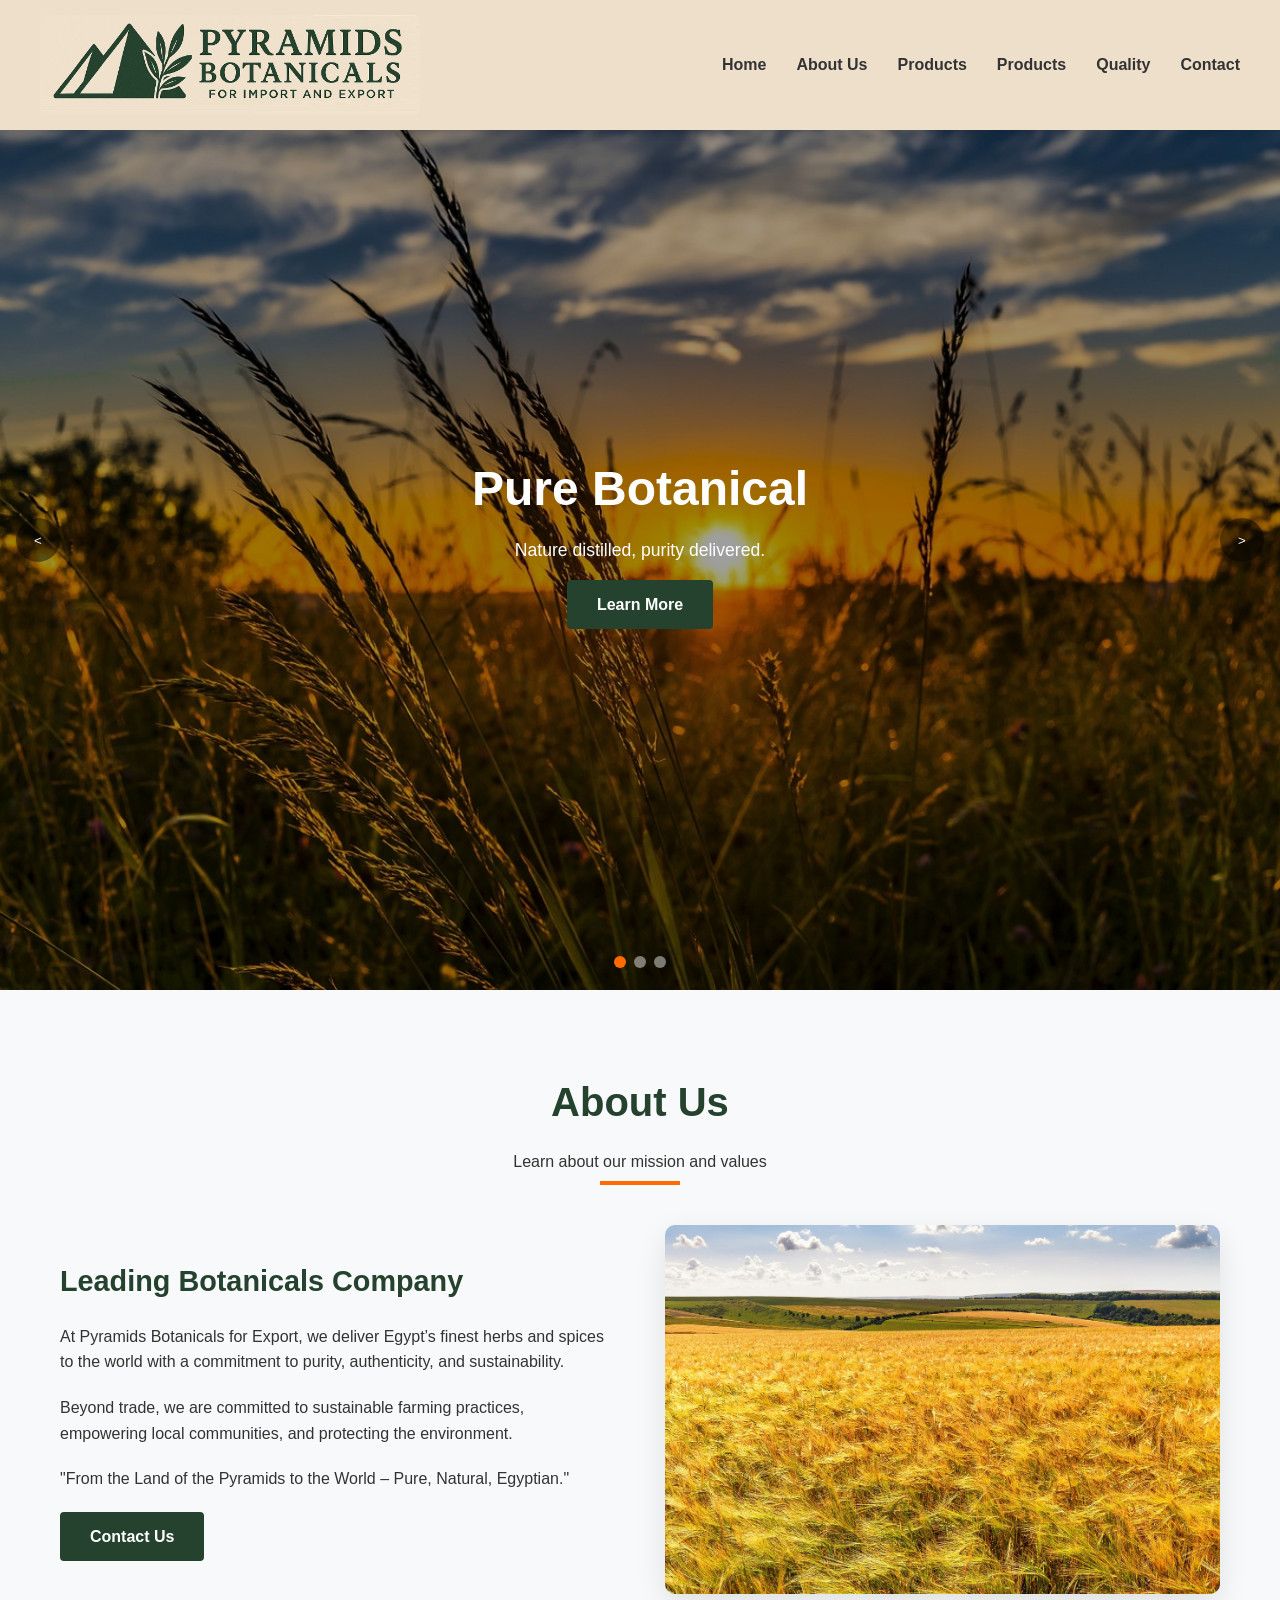
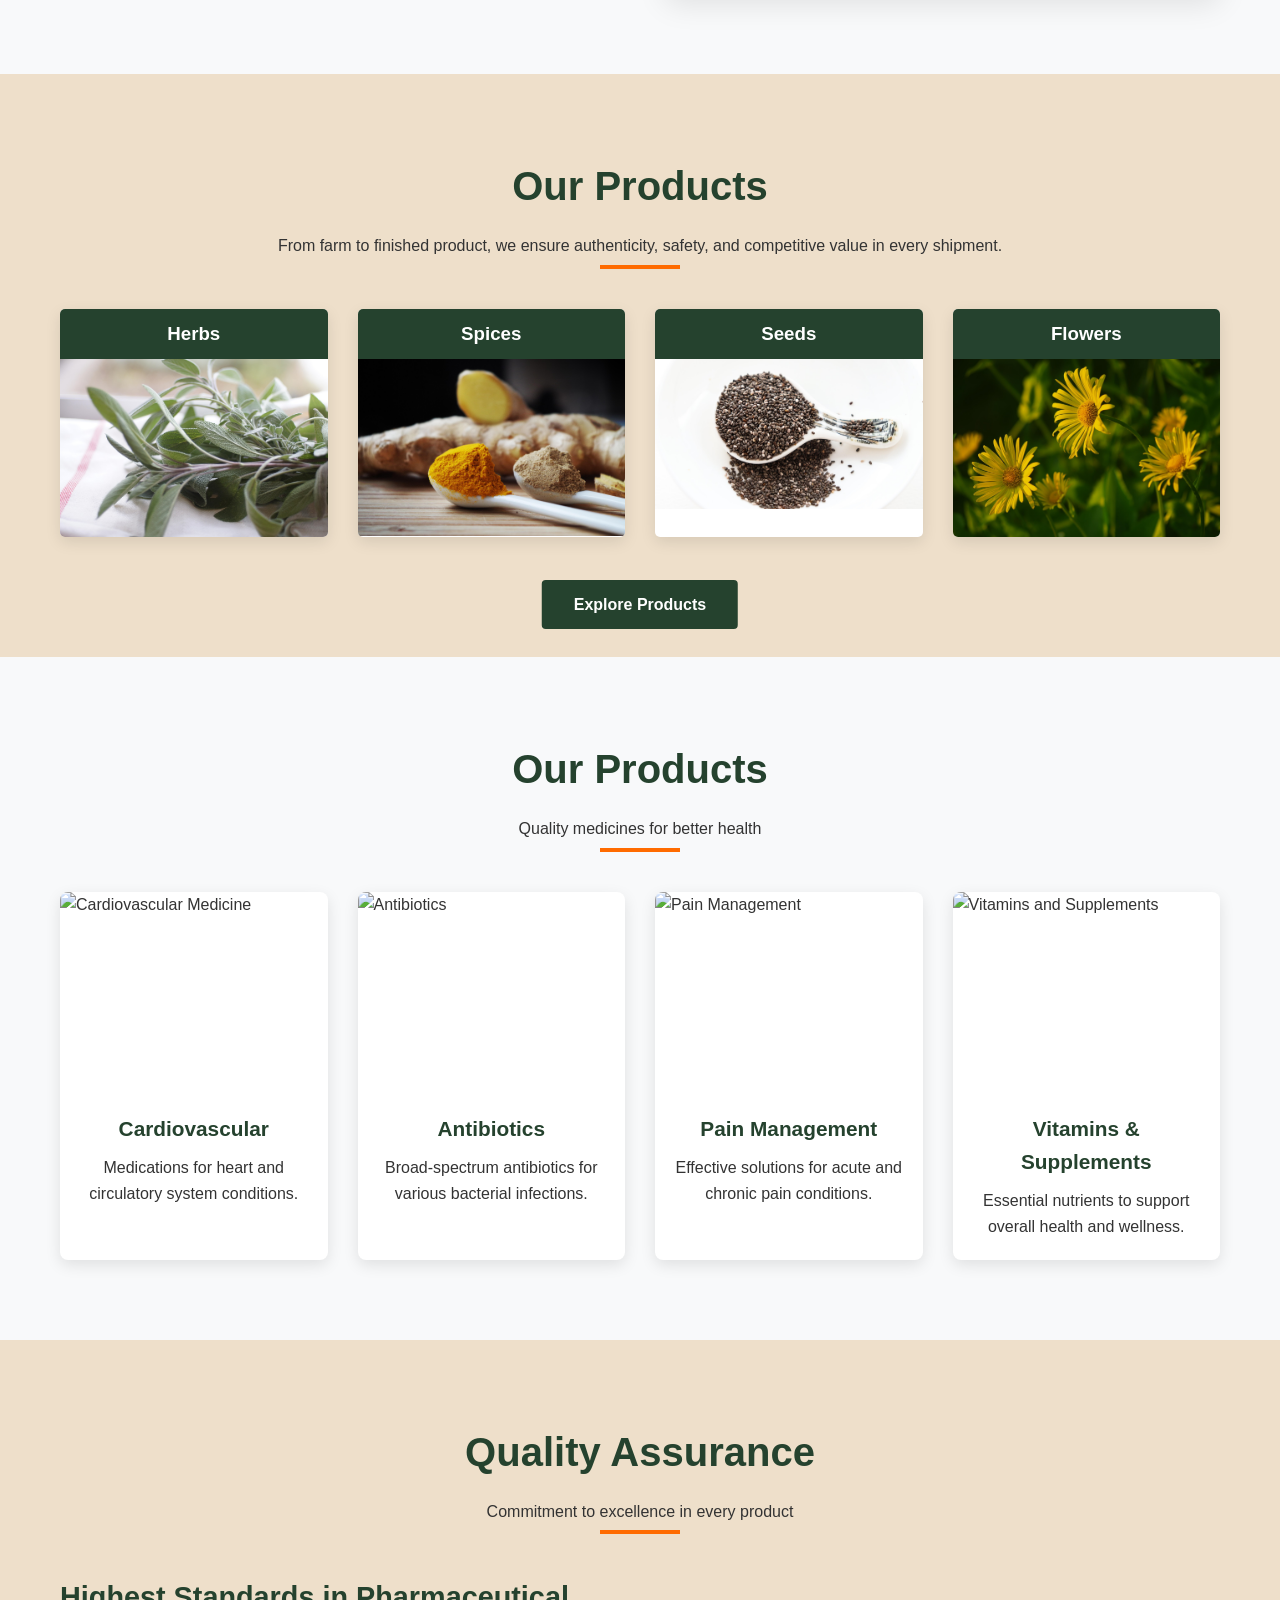
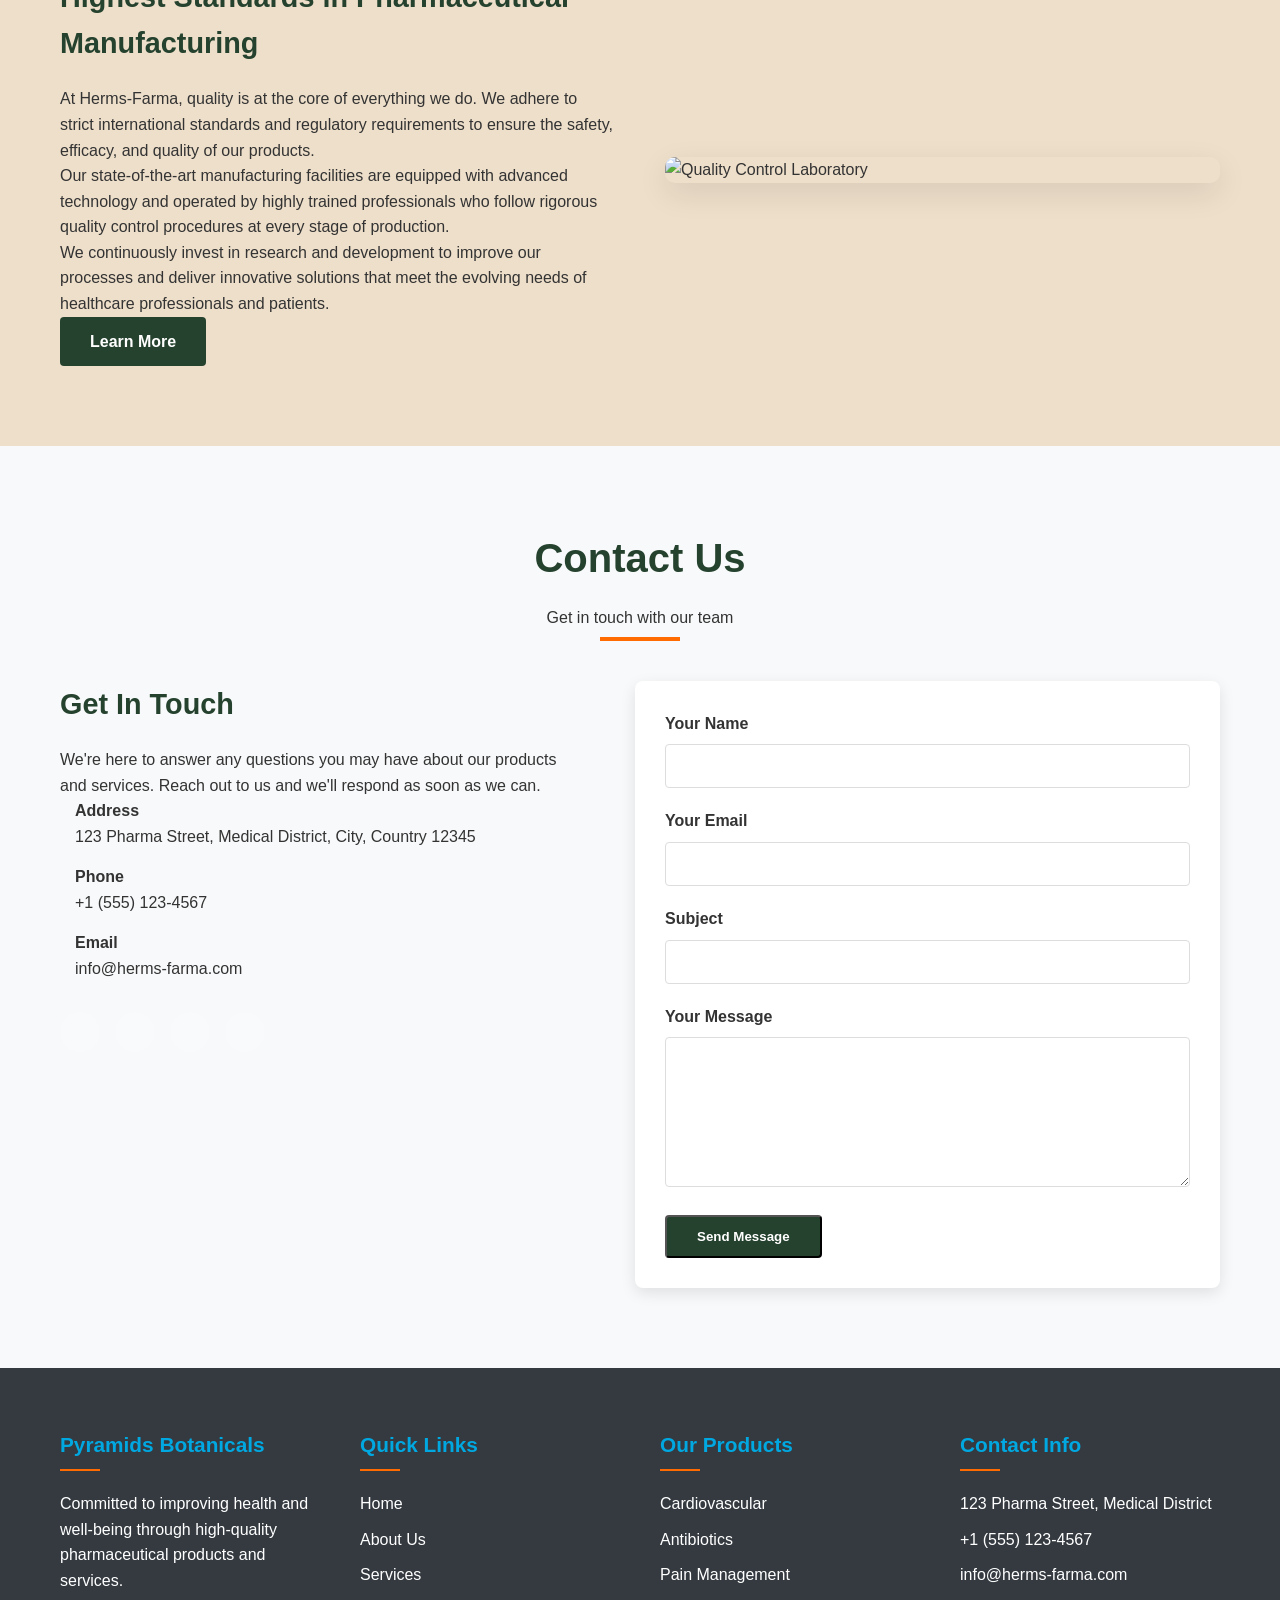
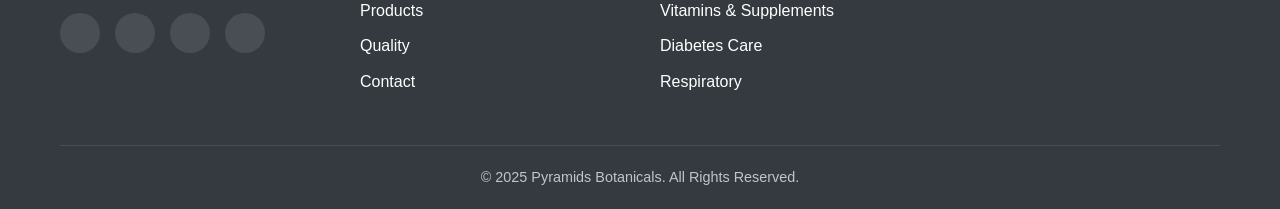
==== pyramids/index.html @ e4ab4ba8 "Thursday 13/11/2025 at 09:00 AM" ====
<!DOCTYPE html>
<html lang="en">
<head>
    <meta charset="UTF-8">
    <meta name="viewport" content="width=device-width, initial-scale=1.0">
    <!-- <link rel="stylesheet" href="https://maxcdn.bootstrapcdn.com/bootstrap/3.4.1/css/bootstrap.min.css"> -->
    <!-- <script src="https://ajax.googleapis.com/ajax/libs/jquery/3.7.1/jquery.min.js"></script>
    <script src="https://maxcdn.bootstrapcdn.com/bootstrap/3.4.1/js/bootstrap.min.js"></script> -->
    <title>Pyramids Botanicals</title>
    <link rel="icon" type="img" href="assets/img/icon2.jpg">

    <link rel="stylesheet" href="assets/css/styles.css">
</head>
<body>
    <!-- Header -->
    <header>
        <div class="container header-container">
            <div class="logo">
                <a href="#home" class="logo-link" aria-label="Go to Home">
                    <img src="assets/img/cb952c1f-f1fa-4cdc-a2e5-53bdd07e0fcb.jpg" alt="Pyramids Botanicals" class="logo-img">
                </a>
            </div>
            
            <div class="mobile-toggle">
                <i class="fas fa-bars"></i>
            </div>
            
            <ul class="nav-menu">
                <li><a href="#home">Home</a></li>
                <li><a href="#about">About Us</a></li>
                <li><a href="#services">Products</a></li>
                <li><a href="#products">Products</a></li>
                <li><a href="#quality">Quality</a></li>
                <li><a href="#contact">Contact</a></li>
            </ul>
        </div>
    </header>

    <!-- Hero Section -->
    <section class="hero-slider" id="home" aria-label="Homepage slider">
        <div class="slides-wrapper">
            <div class="slide" style="background-image: url('assets/img/PremiumQuality&Purity.jpg');">
                <div class="container">
                    <div class="hero-content">
                        <h1>Pure Botanical</h1>
                        <p>Nature distilled, purity delivered.</p>
                        <a href="#about" class="btn">Learn More</a>
                    </div>
                </div>
            </div>

            <div class="slide" style="background-image: url('assets/img/Wellness&Sustainability.jpg');">
                <div class="container">
                    <div class="hero-content">
                        <h1>Wellness & Sustainability</h1>
                        <p>Ethical harvesting and traceable supply chains.</p>
                        <a href="#services" class="btn">Our Services</a>
                    </div>
                </div>
            </div>

            <div class="slide" style="background-image: url('assets/img/EssenceOfNature.jpg');">
                <div class="container">
                    <div class="hero-content">
                        <h1>Essence of Nature</h1>
                        <p>Timeless purity, inspired by the earth.</p>
                        <a href="#quality" class="btn">Learn More</a>
                    </div>
                </div>
            </div>
        </div>

        <button class="slider-control prev" aria-label="Previous slide">&lt;</button>
        <button class="slider-control next" aria-label="Next slide">&gt;</button>

        <div class="slider-indicators" role="tablist" aria-label="Slide indicators">
            <button class="indicator active" data-slide="0" aria-label="Show slide 1"></button>
            <button class="indicator" data-slide="1" aria-label="Show slide 2"></button>
            <button class="indicator" data-slide="2" aria-label="Show slide 3"></button>
        </div>
    </section>

    <!-- About Section -->
    <section class="section about" id="about">
        <div class="container">
            <div class="section-title">
                <h2>About Us</h2>
                <p>Learn about our mission and values</p>
            </div>
            
            <div class="about-content">
                <div class="about-text">
                    <h3>Leading Botanicals Company</h3>
                    <p>At Pyramids Botanicals for Export, we deliver Egypt’s finest herbs and spices to the world with a commitment to purity, authenticity, and sustainability.</p>
                    <p>Beyond trade, we are committed to sustainable farming practices, empowering local communities, and protecting the environment.</p>
                    <p>"From the Land of the Pyramids to the World – Pure, Natural, Egyptian."</p>
                    <a href="#contact" class="btn">Contact Us</a>
                </div>
                <div class="about-image">
                    <img src="assets/img/img1.jpg" alt="Pharmaceutical Laboratory">
                </div>
            </div>
        </div>
    </section>

    <!-- Products Section -->
    <section class="section services" id="services">
        <div class="container">
            <div class="section-title">
                <h2>Our Products</h2>
                <p>From farm to finished product, we ensure authenticity, safety, and competitive value in every shipment.</p>
            </div>
            
            <div class="services-grid">
                <div class="service-card">
                    <div class="service-icon">
                        <h3>Herbs</h3>
                        <i class="fas fa-pills"></i>
                    </div>
                    <div class="service-content">
                        <img src="assets/img/herbs.jpg">  
                    </div>
                </div>
                
                <div class="service-card">
                    <div class="service-icon">
                        <h3>Spices</h3>
                        <i class="fas fa-industry"></i>
                    </div>
                    <div class="service-content">
                        <img src="assets/img/spices.jpg">
                    </div>
                </div>
                
                <div class="service-card">
                    <div class="service-icon">
                        <h3>Seeds</h3>
                        <i class="fas fa-truck"></i>
                    </div>
                    <div class="service-content">
                    <img src="assets/img/seeds.jpg">    
                    </div>
                </div>
                
                <div class="service-card">
                    <div class="service-icon">
                        <h3>Flowers</h3>
                        <i class="fas fa-industry"></i>
                    </div>
                    <div class="service-content">
                        <img src="assets/img/flowers.jpg">
                    </div>
                </div>
            </div>
            <a href="products.html" class="btn explore-products" aria-label="Explore all products">Explore Products</a>
        </div>
    </section>

    <!-- Products Section -->
    <section class="section products" id="products">
        <div class="container">
            <div class="section-title">
                <h2>Our Products</h2>
                <p>Quality medicines for better health</p>
            </div>
            
            <div class="products-grid">
                <div class="product-card">
                    <div class="product-image">
                        <img src="https://images.unsplash.com/photo-1584308666744-24d5c474f2ae?ixlib=rb-1.2.1&auto=format&fit=crop&w=1350&q=80" alt="Cardiovascular Medicine">
                    </div>
                    <div class="product-content">
                        <h3>Cardiovascular</h3>
                        <p>Medications for heart and circulatory system conditions.</p>
                    </div>
                </div>
                
                <div class="product-card">
                    <div class="product-image">
                        <img src="https://images.unsplash.com/photo-1559757175-0eb30cd8c063?ixlib=rb-1.2.1&auto=format&fit=crop&w=1350&q=80" alt="Antibiotics">
                    </div>
                    <div class="product-content">
                        <h3>Antibiotics</h3>
                        <p>Broad-spectrum antibiotics for various bacterial infections.</p>
                    </div>
                </div>
                
                <div class="product-card">
                    <div class="product-image">
                        <img src="https://images.unsplash.com/photo-1576671414121-aa0fba6d7b5d?ixlib=rb-1.2.1&auto=format&fit=crop&w=1350&q=80" alt="Pain Management">
                    </div>
                    <div class="product-content">
                        <h3>Pain Management</h3>
                        <p>Effective solutions for acute and chronic pain conditions.</p>
                    </div>
                </div>
                
                <div class="product-card">
                    <div class="product-image">
                        <img src="https://images.unsplash.com/photo-1585435557343-3b092031d5ad?ixlib=rb-1.2.1&auto=format&fit=crop&w=1350&q=80" alt="Vitamins and Supplements">
                    </div>
                    <div class="product-content">
                        <h3>Vitamins & Supplements</h3>
                        <p>Essential nutrients to support overall health and wellness.</p>
                    </div>
                </div>
            </div>
        </div>
    </section>

    <!-- Quality Section -->
    <section class="section quality" id="quality">
        <div class="container">
            <div class="section-title">
                <h2>Quality Assurance</h2>
                <p>Commitment to excellence in every product</p>
            </div>
            
            <div class="quality-content">
                <div class="quality-text">
                    <h3>Highest Standards in Pharmaceutical Manufacturing</h3>
                    <p>At Herms-Farma, quality is at the core of everything we do. We adhere to strict international standards and regulatory requirements to ensure the safety, efficacy, and quality of our products.</p>
                    <p>Our state-of-the-art manufacturing facilities are equipped with advanced technology and operated by highly trained professionals who follow rigorous quality control procedures at every stage of production.</p>
                    <p>We continuously invest in research and development to improve our processes and deliver innovative solutions that meet the evolving needs of healthcare professionals and patients.</p>
                    <a href="#contact" class="btn">Learn More</a>
                </div>
                <div class="quality-image">
                    <img src="https://images.unsplash.com/photo-1582719471384-894fbb16e074?ixlib=rb-1.2.1&auto=format&fit=crop&w=1350&q=80" alt="Quality Control Laboratory">
                </div>
            </div>
        </div>
    </section>

    <!-- Contact Section -->
    <section class="section contact" id="contact">
        <div class="container">
            <div class="section-title">
                <h2>Contact Us</h2>
                <p>Get in touch with our team</p>
            </div>
            
            <div class="contact-container">
                <div class="contact-info">
                    <h3>Get In Touch</h3>
                    <p>We're here to answer any questions you may have about our products and services. Reach out to us and we'll respond as soon as we can.</p>
                    
                    <div class="contact-details">
                        <div class="contact-item">
                            <i class="fas fa-map-marker-alt"></i>
                            <div>
                                <h4>Address</h4>
                                <p>123 Pharma Street, Medical District, City, Country 12345</p>
                            </div>
                        </div>
                        
                        <div class="contact-item">
                            <i class="fas fa-phone"></i>
                            <div>
                                <h4>Phone</h4>
                                <p>+1 (555) 123-4567</p>
                            </div>
                        </div>
                        
                        <div class="contact-item">
                            <i class="fas fa-envelope"></i>
                            <div>
                                <h4>Email</h4>
                                <p>info@herms-farma.com</p>
                            </div>
                        </div>
                    </div>
                    
                    <div class="social-links">
                        <a href="#"><i class="fab fa-facebook-f"></i></a>
                        <a href="#"><i class="fab fa-twitter"></i></a>
                        <a href="#"><i class="fab fa-linkedin-in"></i></a>
                        <a href="#"><i class="fab fa-instagram"></i></a>
                    </div>
                </div>
                
                <div class="contact-form">
                    <form>
                        <div class="form-group">
                            <label for="name">Your Name</label>
                            <input type="text" id="name" class="form-control" required>
                        </div>
                        
                        <div class="form-group">
                            <label for="email">Your Email</label>
                            <input type="email" id="email" class="form-control" required>
                        </div>
                        
                        <div class="form-group">
                            <label for="subject">Subject</label>
                            <input type="text" id="subject" class="form-control" required>
                        </div>
                        
                        <div class="form-group">
                            <label for="message">Your Message</label>
                            <textarea id="message" class="form-control" required></textarea>
                        </div>
                        
                        <button type="submit" class="btn">Send Message</button>
                    </form>
                </div>
            </div>
        </div>
    </section>

    <!-- Footer -->
    <footer>
        <div class="container">
            <div class="footer-content">
                <div class="footer-column">
                    <h3>Pyramids Botanicals</h3>
                    <p>Committed to improving health and well-being through high-quality pharmaceutical products and services.</p>
                    <div class="social-links">
                        <a href="#"><i class="fab fa-facebook-f"></i></a>
                        <a href="#"><i class="fab fa-twitter"></i></a>
                        <a href="#"><i class="fab fa-linkedin-in"></i></a>
                        <a href="#"><i class="fab fa-instagram"></i></a>
                    </div>
                </div>
                
                <div class="footer-column">
                    <h3>Quick Links</h3>
                    <ul class="footer-links">
                        <li><a href="#home">Home</a></li>
                        <li><a href="#about">About Us</a></li>
                        <li><a href="#services">Services</a></li>
                        <li><a href="#products">Products</a></li>
                        <li><a href="#quality">Quality</a></li>
                        <li><a href="#contact">Contact</a></li>
                    </ul>
                </div>
                
                <div class="footer-column">
                    <h3>Our Products</h3>
                    <ul class="footer-links">
                        <li><a href="#">Cardiovascular</a></li>
                        <li><a href="#">Antibiotics</a></li>
                        <li><a href="#">Pain Management</a></li>
                        <li><a href="#">Vitamins & Supplements</a></li>
                        <li><a href="#">Diabetes Care</a></li>
                        <li><a href="#">Respiratory</a></li>
                    </ul>
                </div>
                
                <div class="footer-column">
                    <h3>Contact Info</h3>
                    <ul class="footer-links">
                        <li><i class="fas fa-map-marker-alt"></i> 123 Pharma Street, Medical District</li>
                        <li><i class="fas fa-phone"></i> +1 (555) 123-4567</li>
                        <li><i class="fas fa-envelope"></i> info@herms-farma.com</li>
                    </ul>
                </div>
            </div>
            
            <div class="copyright">
                <p>&copy; 2025 Pyramids Botanicals. All Rights Reserved.</p>
            </div>
        </div>
    </footer>
    <script src="assets/js/script.js"></script>
</body>
</html>
---- pyramids/assets/css/styles.css ----
/* Base Styles */
        :root {
            /* --primary: #0056a6; */
            --primary: #25422E;
            --secondary: #00a8e1;
            --accent: #ff6b00;
            --light: #f8f9fa;
            --dark: #343a40;
            --text: #333333;
            --white: #ffffff;
            --background: #EEDFCA;
        }
        
        * {
            margin: 0;
            padding: 0;
            box-sizing: border-box;
            font-family: 'Segoe UI', Tahoma, Geneva, Verdana, sans-serif;
        }
        
        body {
            color: var(--text);
            line-height: 1.6;
            overflow-x: hidden;
            background-color: var(--background);
        }
        
        a {
            text-decoration: none;
            color: inherit;
        }
        
        ul {
            list-style: none;
        }
        
        .container {
            width: 100%;
            max-width: 1200px;
            margin: 0 auto;
            padding: 0 20px;
        }
        
        .btn {
            display: inline-block;
            padding: 12px 30px;
            background: var(--primary);
            color: var(--white);
            border-radius: 4px;
            font-weight: 600;
            transition: all 0.3s ease;
        }
        
        .btn:hover {
            background: var(--secondary);
            transform: translateY(-3px);
            box-shadow: 0 5px 15px rgba(0, 0, 0, 0.1);
        }
        
        .section {
            padding: 80px 0;
        }
        
        .section-title {
            text-align: center;
            margin-bottom: 50px;
            position: relative;
        }
        
        .section-title h2 {
            font-size: 2.5rem;
            color: var(--primary);
            margin-bottom: 15px;
        }
        
        .section-title::after {
            content: '';
            position: absolute;
            width: 80px;
            height: 4px;
            background: var(--accent);
            bottom: -10px;
            left: 50%;
            transform: translateX(-50%);
        }
        
        /* Header Styles */
        header {
            /* background: var(--white); */
            background: var(--background);
            box-shadow: 0 2px 10px rgba(0, 0, 0, 0.1);
            position: fixed;
            width: 100%;
            top: 0;
            z-index: 1000;
        }
        
        .header-container {
            display: flex;
            justify-content: space-between;
            align-items: center;
            padding: 15px 0;
        }
        
        .logo {
            display: flex;
            align-items: center;
        }
        
        .logo img {
            width: 380px;
            height: 100px;
            border-radius: 6px; /* optional */
            object-fit: cover;
            display: block;
        }
        
        .logo-text {
            margin-left: 10px;
        }
        
        .logo-text h1 {
            font-size: 1.8rem;
            color: var(--primary);
        }
        
        .logo-text p {
            font-size: 0.9rem;
            color: var(--secondary);
        }
        
        .nav-menu {
            display: flex;
        }
        
        .nav-menu li {
            margin-left: 30px;
            position: relative;
        }
        
        .nav-menu a {
            font-weight: 600;
            font-size: 1rem;
            padding: 5px 0;
            transition: color 0.3s ease;
        }
        
        .nav-menu a:hover {
            color: var(--secondary);
        }
        
        .nav-menu a::after {
            content: '';
            position: absolute;
            width: 0;
            height: 2px;
            background: var(--secondary);
            bottom: 0;
            left: 0;
            transition: width 0.3s ease;
        }
        
        .nav-menu a:hover::after {
            width: 100%;
        }
        
        .mobile-toggle {
            display: none;
            font-size: 1.5rem;
            cursor: pointer;
        }
        
        /* Hero Section */
        /* .hero {
            background: linear-gradient(rgba(0, 86, 166, 0.8), rgba(0, 168, 225, 0.8)), url('https://images.unsplash.com/photo-1585435557343-3b092031d5ad?ixlib=rb-1.2.1&auto=format&fit=crop&w=1350&q=80');
            background-size: cover;
            background-position: center;
            height: 100vh;
            display: flex;
            align-items: center;
            color: var(--white);
            text-align: center;
            margin-top: 90px;
        } */
        
        .hero {
    /* use a remote image or a local path (example below uses the same Unsplash URL) */
    background-image: url('../img/img2.jpg');
    background-size: cover;
    background-position: center;
    background-repeat: no-repeat;

    height: 100vh;
    display: flex;
    align-items: center;
    color: var(--white);
    text-align: center;
    margin-top: 90px;
    position: relative; /* needed if using the overlay pseudo-element below */
        }

        .hero-content {
            max-width: 800px;
            margin: 0 auto;
        }
        
        .hero h1 {
            font-size: 3.5rem;
            margin-bottom: 20px;
            text-shadow: 2px 2px 5px rgba(0, 0, 0, 0.3);
        }
        
        .hero p {
            font-size: 1.2rem;
            margin-bottom: 30px;
        }

        .hero-slider {
    position: relative;
    height: 100vh;
    margin-top: 90px;
    overflow: hidden;
    display: flex;
    align-items: center;
}

.slides-wrapper {
    position: absolute;
    inset: 0;
}

.slide {
    position: absolute;
    inset: 0;
    background-size: cover;
    background-position: center;
    background-repeat: no-repeat;
    opacity: 0;
    transform: scale(1.02);
    transition: opacity 600ms ease, transform 600ms ease;
    display: flex;
    align-items: center;
}

.slide.active {
    opacity: 1;
    transform: scale(1);
    z-index: 1;
}

/* optional tint overlay for readability */
.slide::before {
    content: "";
    position: absolute;
    inset: 0;
    background: rgba(0, 0, 0, 0.38);
    z-index: 0;
}

.hero-content {
    position: relative;
    z-index: 2;
    color: var(--white);
    text-align: center;
    padding: 40px 0;
}

.hero-content h1 {
    font-size: 2.2rem;
    margin-bottom: 0.5rem;
}

.hero-content p {
    font-size: 1.05rem;
    margin-bottom: 1rem;
}

/* controls */
.slider-control {
    position: absolute;
    top: 50%;
    transform: translateY(-50%);
    background: rgba(0,0,0,0.45);
    color: #fff;
    border: 0;
    width: 44px;
    height: 44px;
    border-radius: 50%;
    cursor: pointer;
    z-index: 3;
    display: flex;
    align-items: center;
    justify-content: center;
}

.slider-control.prev { left: 16px; }
.slider-control.next { right: 16px; }

.slider-control:focus { outline: 2px solid var(--accent); }

/* indicators */
.slider-indicators {
    position: absolute;
    left: 50%;
    transform: translateX(-50%);
    bottom: 22px;
    display: flex;
    gap: 8px;
    z-index: 3;
}

.indicator {
    width: 12px;
    height: 12px;
    border-radius: 50%;
    border: 0;
    background: rgba(255,255,255,0.45);
    cursor: pointer;
    transition: background 200ms;
}

.indicator.active,
.indicator:hover {
    background: var(--accent);
}

/* responsive tweaks */
@media (min-width: 768px) {
    .hero-content h1 { font-size: 3rem; }
    .hero-content p { font-size: 1.1rem; max-width: 700px; margin-left: auto; margin-right: auto; }
}
        
        /* About Section */
        .about {
            background: var(--light);
        }
        
        .about-content {
            display: flex;
            align-items: center;
            gap: 50px;
        }
        
        .about-image {
            flex: 1;
            border-radius: 10px;
            overflow: hidden;
            box-shadow: 0 10px 30px rgba(0, 0, 0, 0.1);
        }
        
        .about-image img {
            width: 100%;
            height: auto;
            display: block;
            transition: transform 0.5s ease;
        }
        
        .about-image:hover img {
            transform: scale(1.05);
        }
        
        .about-text {
            flex: 1;
        }
        
        .about-text h3 {
            font-size: 1.8rem;
            color: var(--primary);
            margin-bottom: 20px;
        }
        
        .about-text p {
            margin-bottom: 20px;
        }
        
        /* Services Section */
        .services-grid {
            display: grid;
            grid-template-columns: repeat(auto-fit, minmax(200px, 1fr));
            gap: 30px;
        }
        
        .service-card {
            background: var(--white);
            border-radius: 5px;
            overflow: hidden;
            box-shadow: 0 5px 15px rgba(0, 0, 0, 0.1);
            transition: transform 0.3s ease, box-shadow 0.3s ease;
        }
        
        .service-card:hover {
            transform: translateY(-10px);
            box-shadow: 0 15px 30px rgba(0, 0, 0, 0.15);
        }
        
        .service-icon {
            background: var(--primary);
            color: var(--white);
            height: 50px;
            display: flex;
            align-items: center;
            justify-content: center;
            
        }
        
        .service-icon i {
            font-size: 2.5rem;
            color: var(--white);
        }
        
        .service-content {
            padding: 0px;
            flex: 1 1 auto;
        }
        
        .service-content h3 {
            font-size: 1.5rem;
            color: var(--primary);
            margin-bottom: 15px;
        }

        .service-content img,
        .service-icon img {
            width: 100%;
            height: 100%;
            object-fit: cover;   /* crop to fill while preserving aspect ratio */
            display: block;
            border-radius: 0px;
        }

        .section.services {
            position: relative;              /* container for absolutely positioned button */
            padding-bottom: 120px;           /* room for the button (adjust as needed) */
        }

        .section.services .explore-products {
            position: absolute;
            left: 50%;
            transform: translateX(-50%);
            bottom: 28px;                    /* distance from bottom of section */
            z-index: 10;
            display: inline-block;
            padding: 12px 32px;
        }

        /* responsive tweaks */
        @media (max-width: 768px) {
            .section.services {
                padding-bottom: 140px;
            }
            .section.services .explore-products {
                bottom: 18px;
                padding: 10px 22px;
            }
        }
        
        /* Products Section */
        .products {
            background: var(--light);
        }
        
        .products-grid {
            display: grid;
            grid-template-columns: repeat(auto-fit, minmax(250px, 1fr));
            gap: 30px;
        }
        
        .product-card {
            background: var(--white);
            border-radius: 8px;
            overflow: hidden;
            box-shadow: 0 5px 15px rgba(0, 0, 0, 0.1);
            transition: transform 0.3s ease;
        }
        
        .product-card:hover {
            transform: translateY(-5px);
        }
        
        .product-image {
            height: 200px;
            overflow: hidden;
        }
        
        .product-image img {
            width: 100%;
            height: 100%;
            object-fit: cover;
            transition: transform 0.5s ease;
        }
        
        .product-card:hover .product-image img {
            transform: scale(1.1);
        }
        
        .product-content {
            padding: 20px;
            text-align: center;
        }
        
        .product-content h3 {
            font-size: 1.3rem;
            color: var(--primary);
            margin-bottom: 10px;
        }
        
        /* Quality Section */
        .quality-content {
            display: flex;
            align-items: center;
            gap: 50px;
        }
        
        .quality-text {
            flex: 1;
        }
        
        .quality-text h3 {
            font-size: 1.8rem;
            color: var(--primary);
            margin-bottom: 20px;
        }
        
        .quality-image {
            flex: 1;
            border-radius: 10px;
            overflow: hidden;
            box-shadow: 0 10px 30px rgba(0, 0, 0, 0.1);
        }
        
        .quality-image img {
            width: 100%;
            height: auto;
            display: block;
        }
        
        /* Contact Section */
        .contact {
            background: var(--light);
        }
        
        .contact-container {
            display: flex;
            gap: 50px;
        }
        
        .contact-info {
            flex: 1;
        }
        
        .contact-info h3 {
            font-size: 1.8rem;
            color: var(--primary);
            margin-bottom: 20px;
        }
        
        .contact-details {
            margin-bottom: 30px;
        }
        
        .contact-item {
            display: flex;
            align-items: flex-start;
            margin-bottom: 15px;
        }
        
        .contact-item i {
            color: var(--primary);
            margin-right: 15px;
            font-size: 1.2rem;
            margin-top: 5px;
        }
        
        .contact-form {
            flex: 1;
            background: var(--white);
            padding: 30px;
            border-radius: 8px;
            box-shadow: 0 5px 15px rgba(0, 0, 0, 0.1);
        }
        
        .form-group {
            margin-bottom: 20px;
        }
        
        .form-group label {
            display: block;
            margin-bottom: 8px;
            font-weight: 600;
        }
        
        .form-control {
            width: 100%;
            padding: 12px 15px;
            border: 1px solid #ddd;
            border-radius: 4px;
            font-size: 1rem;
            transition: border 0.3s ease;
        }
        
        .form-control:focus {
            border-color: var(--primary);
            outline: none;
        }
        
        textarea.form-control {
            min-height: 150px;
            resize: vertical;
        }
        
        /* Footer */
        footer {
            background: var(--dark);
            color: var(--white);
            padding: 60px 0 20px;
        }
        
        .footer-content {
            display: grid;
            grid-template-columns: repeat(auto-fit, minmax(200px, 1fr));
            gap: 40px;
            margin-bottom: 40px;
        }
        
        .footer-column h3 {
            font-size: 1.3rem;
            margin-bottom: 20px;
            color: var(--secondary);
            position: relative;
            padding-bottom: 10px;
        }
        
        .footer-column h3::after {
            content: '';
            position: absolute;
            width: 40px;
            height: 2px;
            background: var(--accent);
            bottom: 0;
            left: 0;
        }
        
        .footer-links li {
            margin-bottom: 10px;
        }
        
        .footer-links a {
            transition: color 0.3s ease;
        }
        
        .footer-links a:hover {
            color: var(--secondary);
        }
        
        .social-links {
            display: flex;
            gap: 15px;
            margin-top: 20px;
        }
        
        .social-links a {
            display: flex;
            align-items: center;
            justify-content: center;
            width: 40px;
            height: 40px;
            background: rgba(255, 255, 255, 0.1);
            border-radius: 50%;
            transition: all 0.3s ease;
        }
        
        .social-links a:hover {
            background: var(--secondary);
            transform: translateY(-3px);
        }
        
        .copyright {
            text-align: center;
            padding-top: 20px;
            border-top: 1px solid rgba(255, 255, 255, 0.1);
            font-size: 0.9rem;
            color: rgba(255, 255, 255, 0.7);
        }
        
        /* Responsive Styles */
        @media (max-width: 992px) {
            .about-content, .quality-content {
                flex-direction: column;
            }
            
            .about-image, .quality-image {
                order: -1;
            }
            
            .contact-container {
                flex-direction: column;
            }
        }
        
        @media (max-width: 768px) {
            .nav-menu {
                position: fixed;
                top: 90px;
                left: -100%;
                width: 80%;
                height: calc(100vh - 90px);
                background: var(--white);
                flex-direction: column;
                align-items: center;
                padding-top: 50px;
                transition: left 0.3s ease;
                box-shadow: 5px 0 15px rgba(0, 0, 0, 0.1);
            }
            
            .nav-menu.active {
                left: 0;
            }
            
            .nav-menu li {
                margin: 15px 0;
            }
            
            .mobile-toggle {
                display: block;
            }
            
            .hero h1 {
                font-size: 2.5rem;
            }
            
            .section-title h2 {
                font-size: 2rem;
            }
        }
        
        @media (max-width: 576px) {
            .hero h1 {
                font-size: 2rem;
            }
            
            .hero p {
                font-size: 1rem;
            }
            
            .section {
                padding: 60px 0;
            }
        }
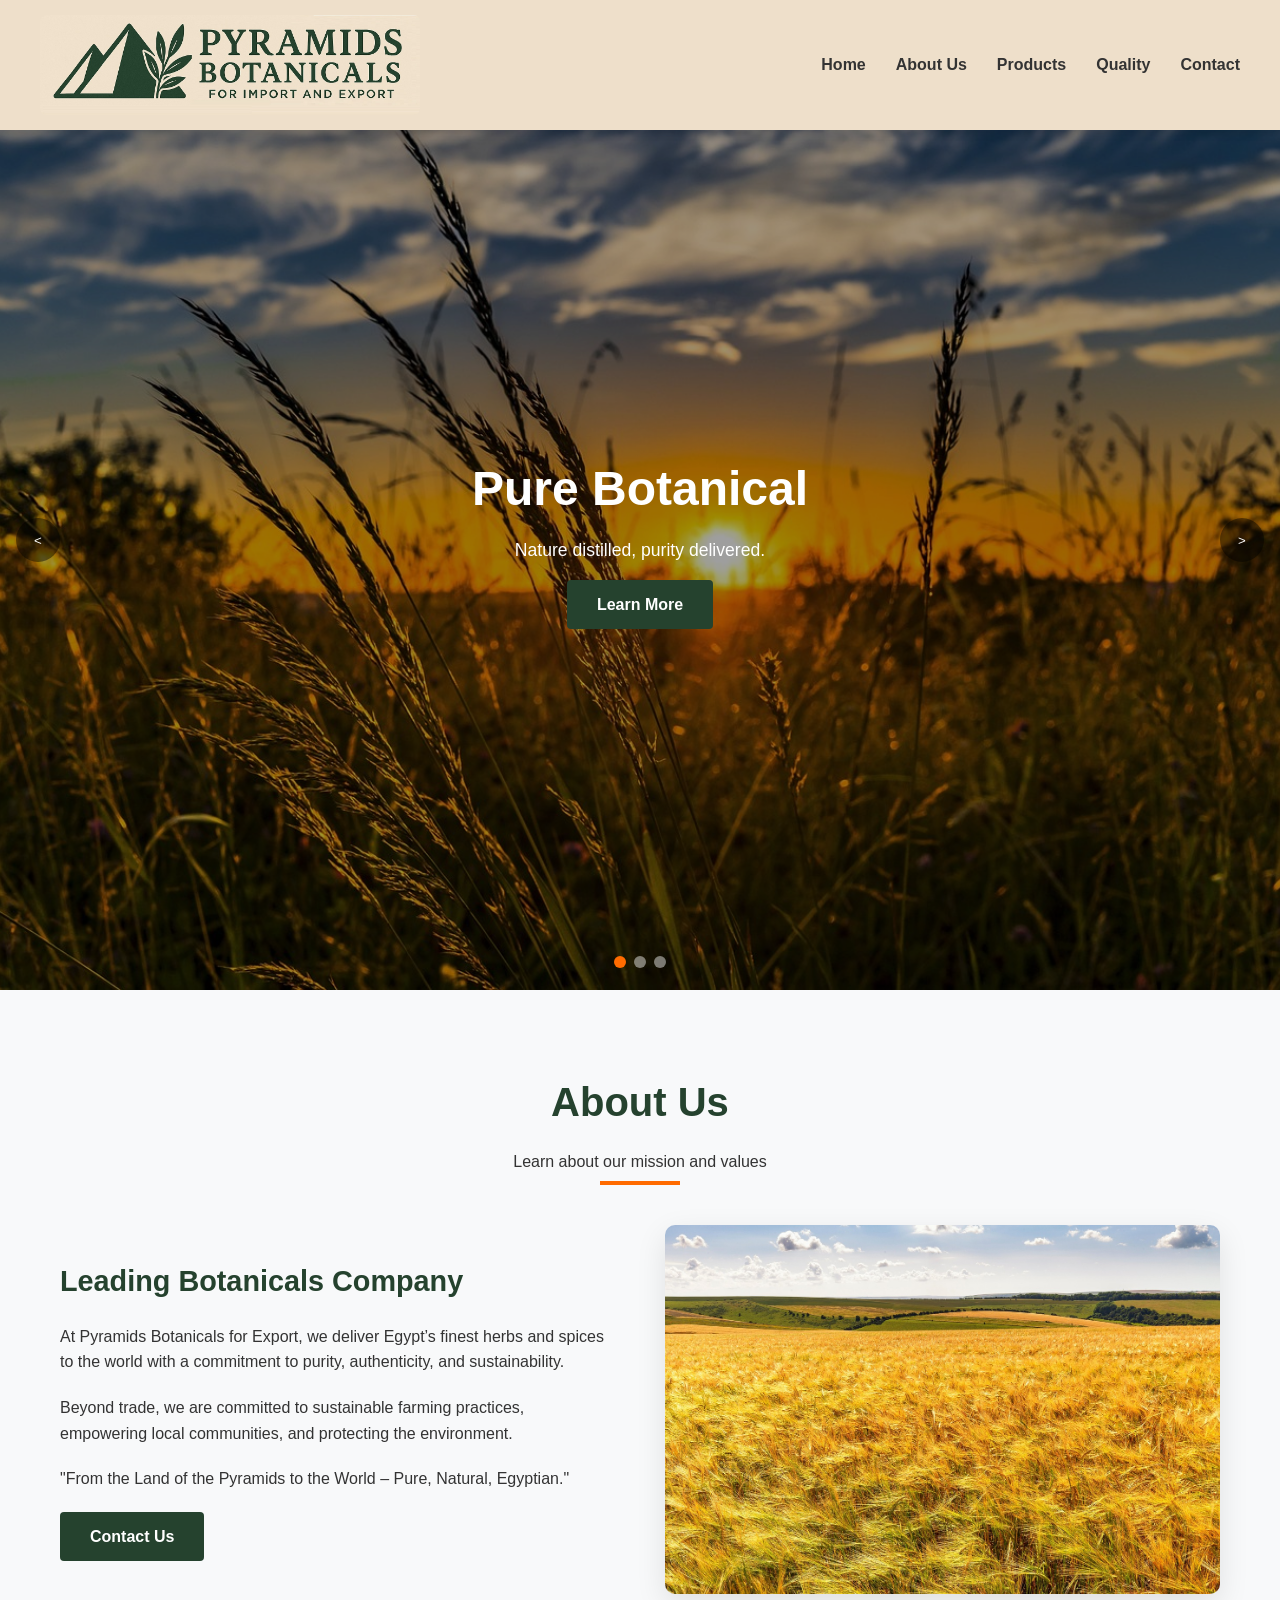
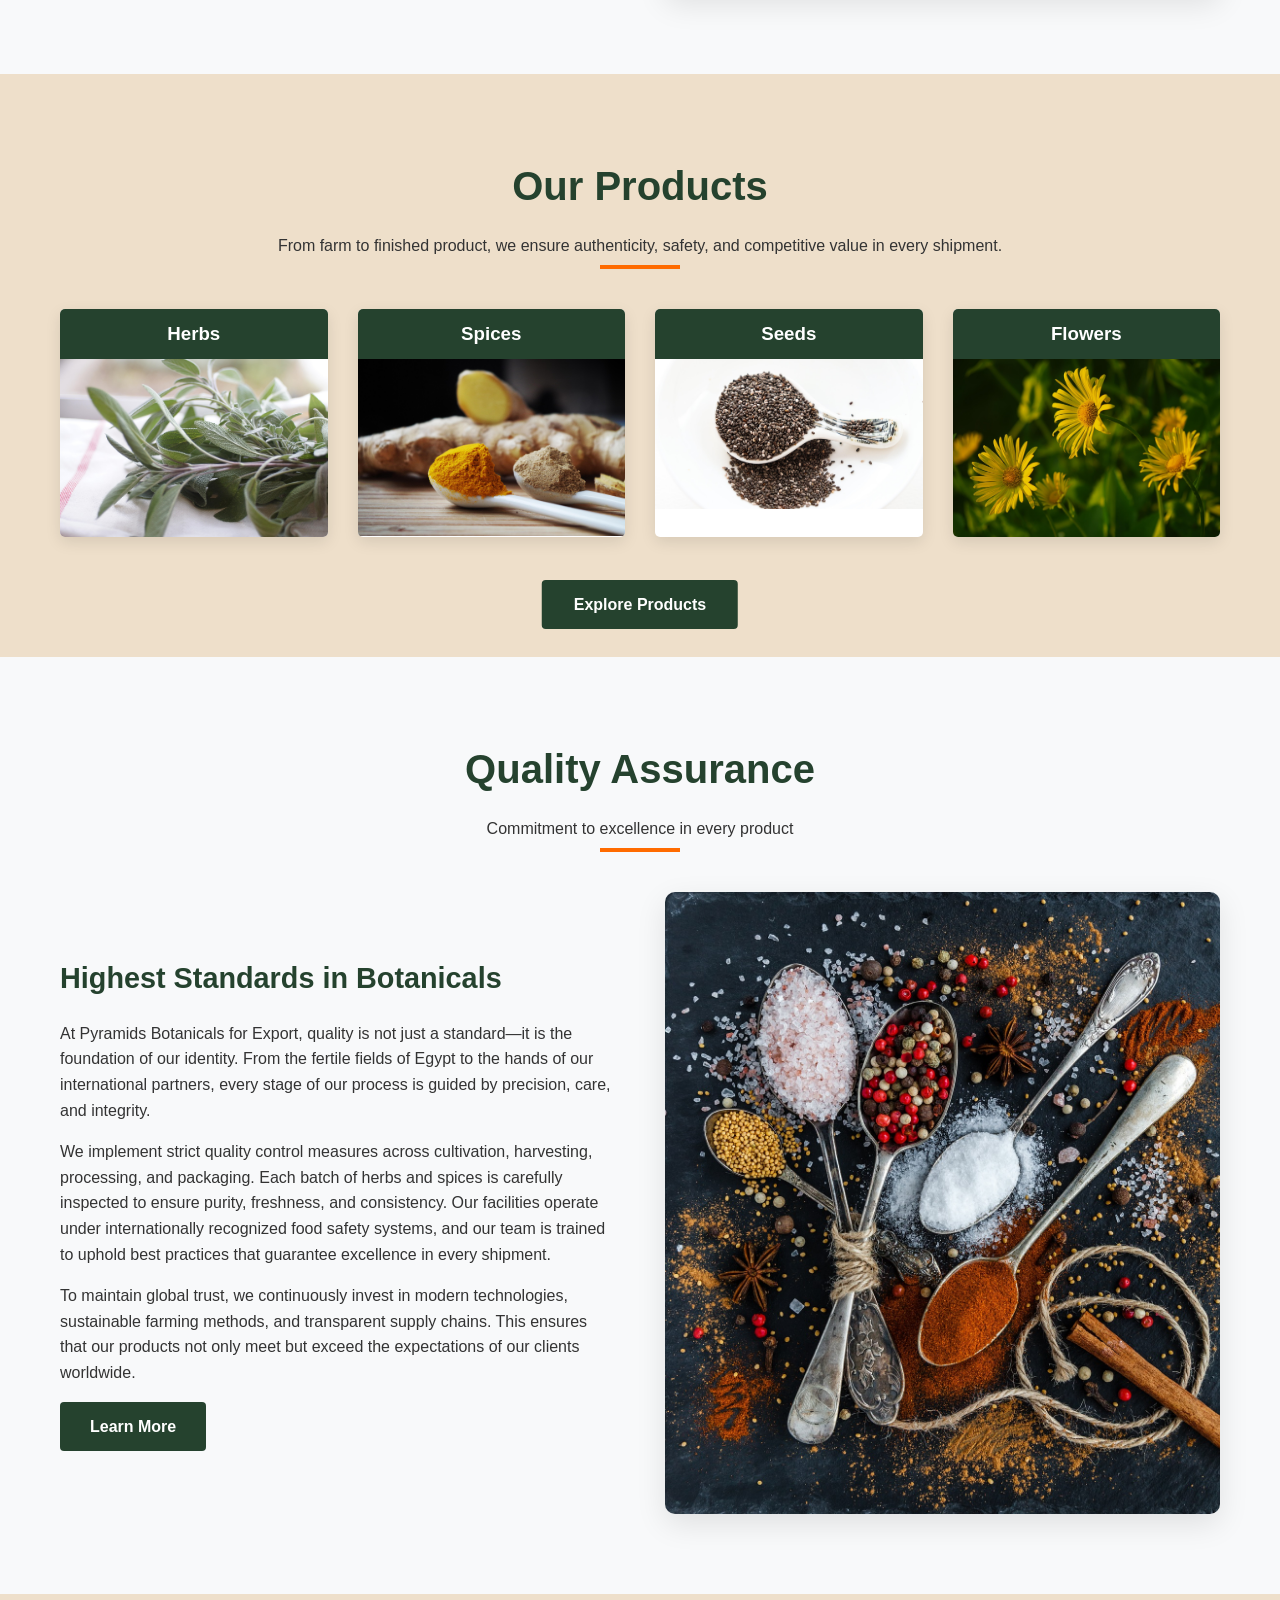
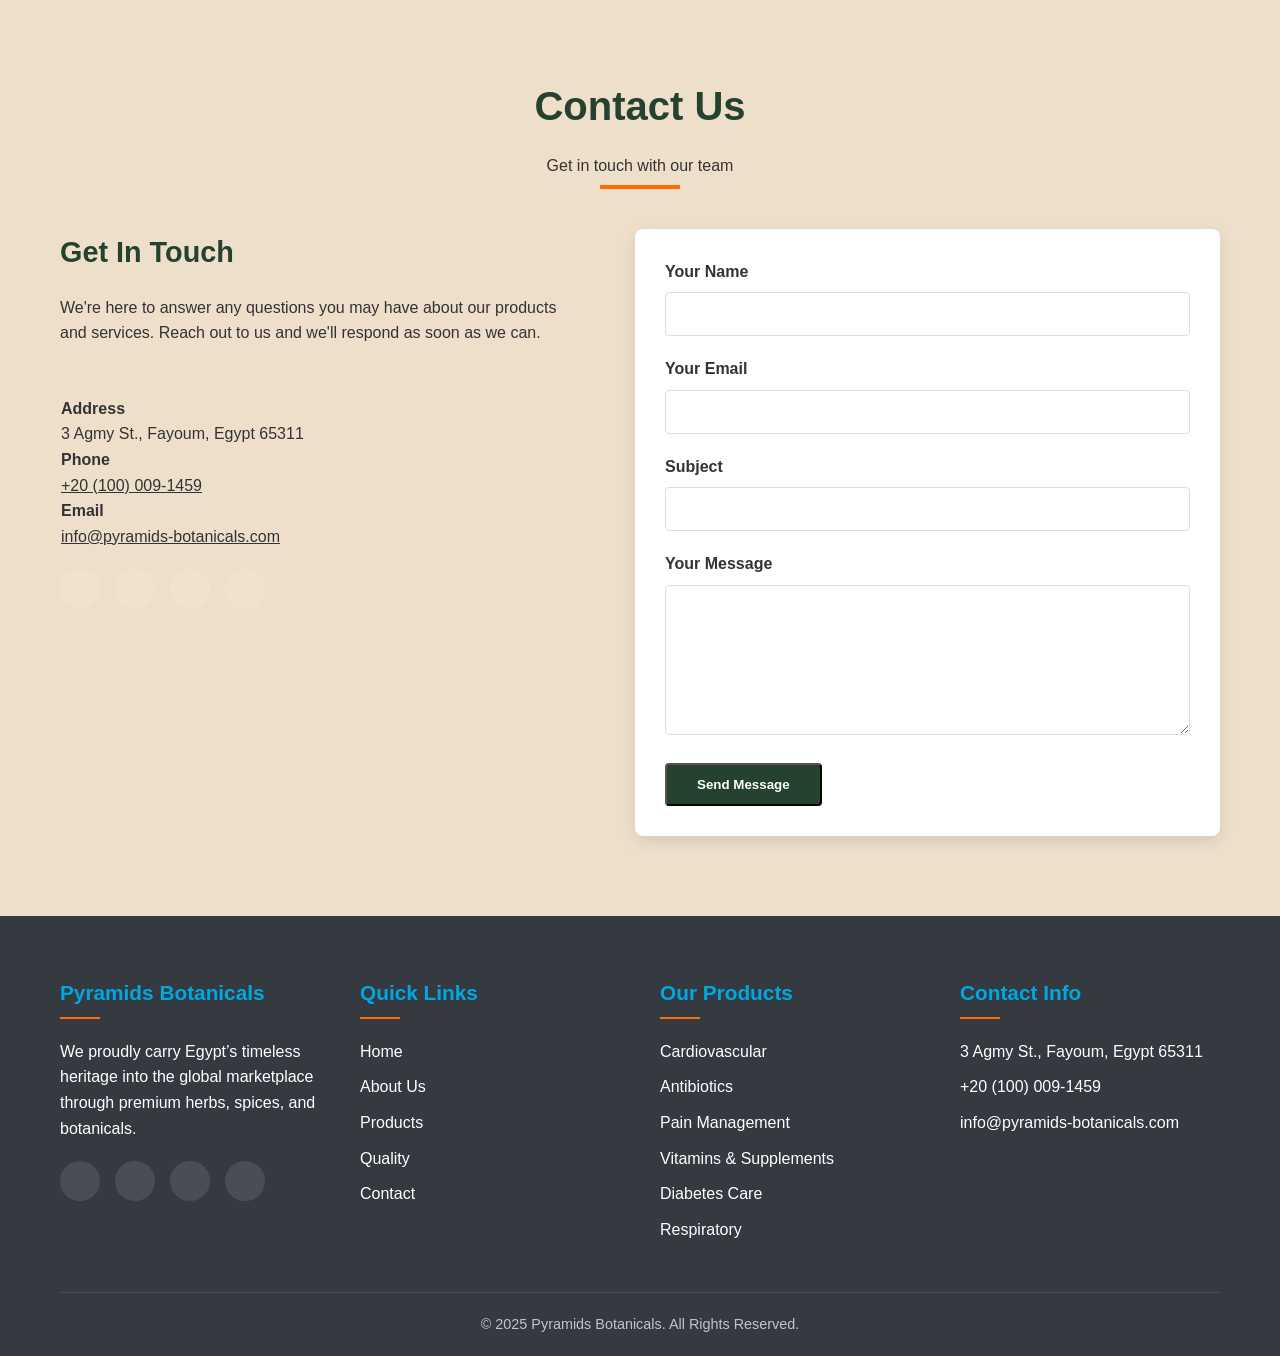
==== commit 8e6f5ef0: "13/11/2025 end of the day" ====
--- a/pyramids/index.html
+++ b/pyramids/index.html
@@ -29,7 +29,6 @@
                 <li><a href="#home">Home</a></li>
                 <li><a href="#about">About Us</a></li>
                 <li><a href="#services">Products</a></li>
-                <li><a href="#products">Products</a></li>
                 <li><a href="#quality">Quality</a></li>
                 <li><a href="#contact">Contact</a></li>
             </ul>
@@ -156,58 +155,6 @@
         </div>
     </section>
 
-    <!-- Products Section -->
-    <section class="section products" id="products">
-        <div class="container">
-            <div class="section-title">
-                <h2>Our Products</h2>
-                <p>Quality medicines for better health</p>
-            </div>
-            
-            <div class="products-grid">
-                <div class="product-card">
-                    <div class="product-image">
-                        <img src="https://images.unsplash.com/photo-1584308666744-24d5c474f2ae?ixlib=rb-1.2.1&auto=format&fit=crop&w=1350&q=80" alt="Cardiovascular Medicine">
-                    </div>
-                    <div class="product-content">
-                        <h3>Cardiovascular</h3>
-                        <p>Medications for heart and circulatory system conditions.</p>
-                    </div>
-                </div>
-                
-                <div class="product-card">
-                    <div class="product-image">
-                        <img src="https://images.unsplash.com/photo-1559757175-0eb30cd8c063?ixlib=rb-1.2.1&auto=format&fit=crop&w=1350&q=80" alt="Antibiotics">
-                    </div>
-                    <div class="product-content">
-                        <h3>Antibiotics</h3>
-                        <p>Broad-spectrum antibiotics for various bacterial infections.</p>
-                    </div>
-                </div>
-                
-                <div class="product-card">
-                    <div class="product-image">
-                        <img src="https://images.unsplash.com/photo-1576671414121-aa0fba6d7b5d?ixlib=rb-1.2.1&auto=format&fit=crop&w=1350&q=80" alt="Pain Management">
-                    </div>
-                    <div class="product-content">
-                        <h3>Pain Management</h3>
-                        <p>Effective solutions for acute and chronic pain conditions.</p>
-                    </div>
-                </div>
-                
-                <div class="product-card">
-                    <div class="product-image">
-                        <img src="https://images.unsplash.com/photo-1585435557343-3b092031d5ad?ixlib=rb-1.2.1&auto=format&fit=crop&w=1350&q=80" alt="Vitamins and Supplements">
-                    </div>
-                    <div class="product-content">
-                        <h3>Vitamins & Supplements</h3>
-                        <p>Essential nutrients to support overall health and wellness.</p>
-                    </div>
-                </div>
-            </div>
-        </div>
-    </section>
-
     <!-- Quality Section -->
     <section class="section quality" id="quality">
         <div class="container">
@@ -218,14 +165,14 @@
             
             <div class="quality-content">
                 <div class="quality-text">
-                    <h3>Highest Standards in Pharmaceutical Manufacturing</h3>
-                    <p>At Herms-Farma, quality is at the core of everything we do. We adhere to strict international standards and regulatory requirements to ensure the safety, efficacy, and quality of our products.</p>
-                    <p>Our state-of-the-art manufacturing facilities are equipped with advanced technology and operated by highly trained professionals who follow rigorous quality control procedures at every stage of production.</p>
-                    <p>We continuously invest in research and development to improve our processes and deliver innovative solutions that meet the evolving needs of healthcare professionals and patients.</p>
+                    <h3>Highest Standards in Botanicals</h3>
+                    <p>At Pyramids Botanicals for Export, quality is not just a standard—it is the foundation of our identity. From the fertile fields of Egypt to the hands of our international partners, every stage of our process is guided by precision, care, and integrity.</p>
+                    <p>We implement strict quality control measures across cultivation, harvesting, processing, and packaging. Each batch of herbs and spices is carefully inspected to ensure purity, freshness, and consistency. Our facilities operate under internationally recognized food safety systems, and our team is trained to uphold best practices that guarantee excellence in every shipment.</p>
+                    <p>To maintain global trust, we continuously invest in modern technologies, sustainable farming methods, and transparent supply chains. This ensures that our products not only meet but exceed the expectations of our clients worldwide.</p>
                     <a href="#contact" class="btn">Learn More</a>
                 </div>
                 <div class="quality-image">
-                    <img src="https://images.unsplash.com/photo-1582719471384-894fbb16e074?ixlib=rb-1.2.1&auto=format&fit=crop&w=1350&q=80" alt="Quality Control Laboratory">
+                    <img src="assets/img/quality.jpg" alt="Quality Control Laboratory">
                 </div>
             </div>
         </div>
@@ -249,7 +196,7 @@
                             <i class="fas fa-map-marker-alt"></i>
                             <div>
                                 <h4>Address</h4>
-                                <p>123 Pharma Street, Medical District, City, Country 12345</p>
+                                <p>3 Agmy St., Fayoum, Egypt 65311</p>
                             </div>
                         </div>
                         
@@ -257,7 +204,8 @@
                             <i class="fas fa-phone"></i>
                             <div>
                                 <h4>Phone</h4>
-                                <p>+1 (555) 123-4567</p>
+                                <a href="tel:+201000091459">+20 (100) 009-1459</a>
+                                <!-- <p>+20 (100) 009-1459</p> -->
                             </div>
                         </div>
                         
@@ -265,7 +213,8 @@
                             <i class="fas fa-envelope"></i>
                             <div>
                                 <h4>Email</h4>
-                                <p>info@herms-farma.com</p>
+                                <a href="mailto:info@pyramids-botanicals.com">info@pyramids-botanicals.com</a>
+                                <!-- <p>info@pyramids-botanicals.com</p> -->
                             </div>
                         </div>
                     </div>
@@ -313,7 +262,7 @@
             <div class="footer-content">
                 <div class="footer-column">
                     <h3>Pyramids Botanicals</h3>
-                    <p>Committed to improving health and well-being through high-quality pharmaceutical products and services.</p>
+                    <p>We proudly carry Egypt’s timeless heritage into the global marketplace through premium herbs, spices, and botanicals.</p>
                     <div class="social-links">
                         <a href="#"><i class="fab fa-facebook-f"></i></a>
                         <a href="#"><i class="fab fa-twitter"></i></a>
@@ -327,8 +276,7 @@
                     <ul class="footer-links">
                         <li><a href="#home">Home</a></li>
                         <li><a href="#about">About Us</a></li>
-                        <li><a href="#services">Services</a></li>
-                        <li><a href="#products">Products</a></li>
+                        <li><a href="#services">Products</a></li>
                         <li><a href="#quality">Quality</a></li>
                         <li><a href="#contact">Contact</a></li>
                     </ul>
@@ -349,9 +297,9 @@
                 <div class="footer-column">
                     <h3>Contact Info</h3>
                     <ul class="footer-links">
-                        <li><i class="fas fa-map-marker-alt"></i> 123 Pharma Street, Medical District</li>
-                        <li><i class="fas fa-phone"></i> +1 (555) 123-4567</li>
-                        <li><i class="fas fa-envelope"></i> info@herms-farma.com</li>
+                        <li><i class="fas fa-map-marker-alt"></i> 3 Agmy St., Fayoum, Egypt 65311</li>
+                        <li><i class="fas fa-phone"></i> +20 (100) 009-1459</li>
+                        <li><i class="fas fa-envelope"></i> info@pyramids-botanicals.com</li>
                     </ul>
                 </div>
             </div>
--- a/pyramids/assets/css/styles.css
+++ b/pyramids/assets/css/styles.css
@@ -52,7 +52,7 @@
         }
         
         .btn:hover {
-            background: var(--secondary);
+            background: var(--accent);
             transform: translateY(-3px);
             box-shadow: 0 5px 15px rgba(0, 0, 0, 0.1);
         }
@@ -146,7 +146,7 @@
         }
         
         .nav-menu a:hover {
-            color: var(--secondary);
+            color: var(--accent);
         }
         
         .nav-menu a::after {
@@ -154,7 +154,7 @@
             position: absolute;
             width: 0;
             height: 2px;
-            background: var(--secondary);
+            background: var(--accent);
             bottom: 0;
             left: 0;
             transition: width 0.3s ease;
@@ -505,6 +505,9 @@
         }
         
         /* Quality Section */
+        .quality{
+            background: var(--light);
+        }
         .quality-content {
             display: flex;
             align-items: center;
@@ -534,9 +537,13 @@
             display: block;
         }
         
+        .quality-text p{
+            padding-bottom: 1rem;
+        }
+
         /* Contact Section */
         .contact {
-            background: var(--light);
+            background: var(--background);
         }
         
         .contact-container {
@@ -554,19 +561,24 @@
             margin-bottom: 20px;
         }
         
-        .contact-details {
-            margin-bottom: 30px;
-        }
+        .contact-info p{
+            margin-bottom: 50px;
+        }
+
         
         .contact-item {
             display: flex;
             align-items: flex-start;
-            margin-bottom: 15px;
-        }
-        
+            
+        }
+        
+        .contact-item p{
+            margin-bottom: 0%;
+        }
+
         .contact-item i {
             color: var(--primary);
-            margin-right: 15px;
+            margin-right: 1px;
             font-size: 1.2rem;
             margin-top: 5px;
         }
@@ -579,6 +591,16 @@
             box-shadow: 0 5px 15px rgba(0, 0, 0, 0.1);
         }
         
+        .contact-item a{
+            text-decoration: underline;
+            color: var(--text);
+            transition: color 0.3s ease;
+        }
+
+        .contact-item a:hover{
+            color: var(--accent);
+        }
+
         .form-group {
             margin-bottom: 20px;
         }
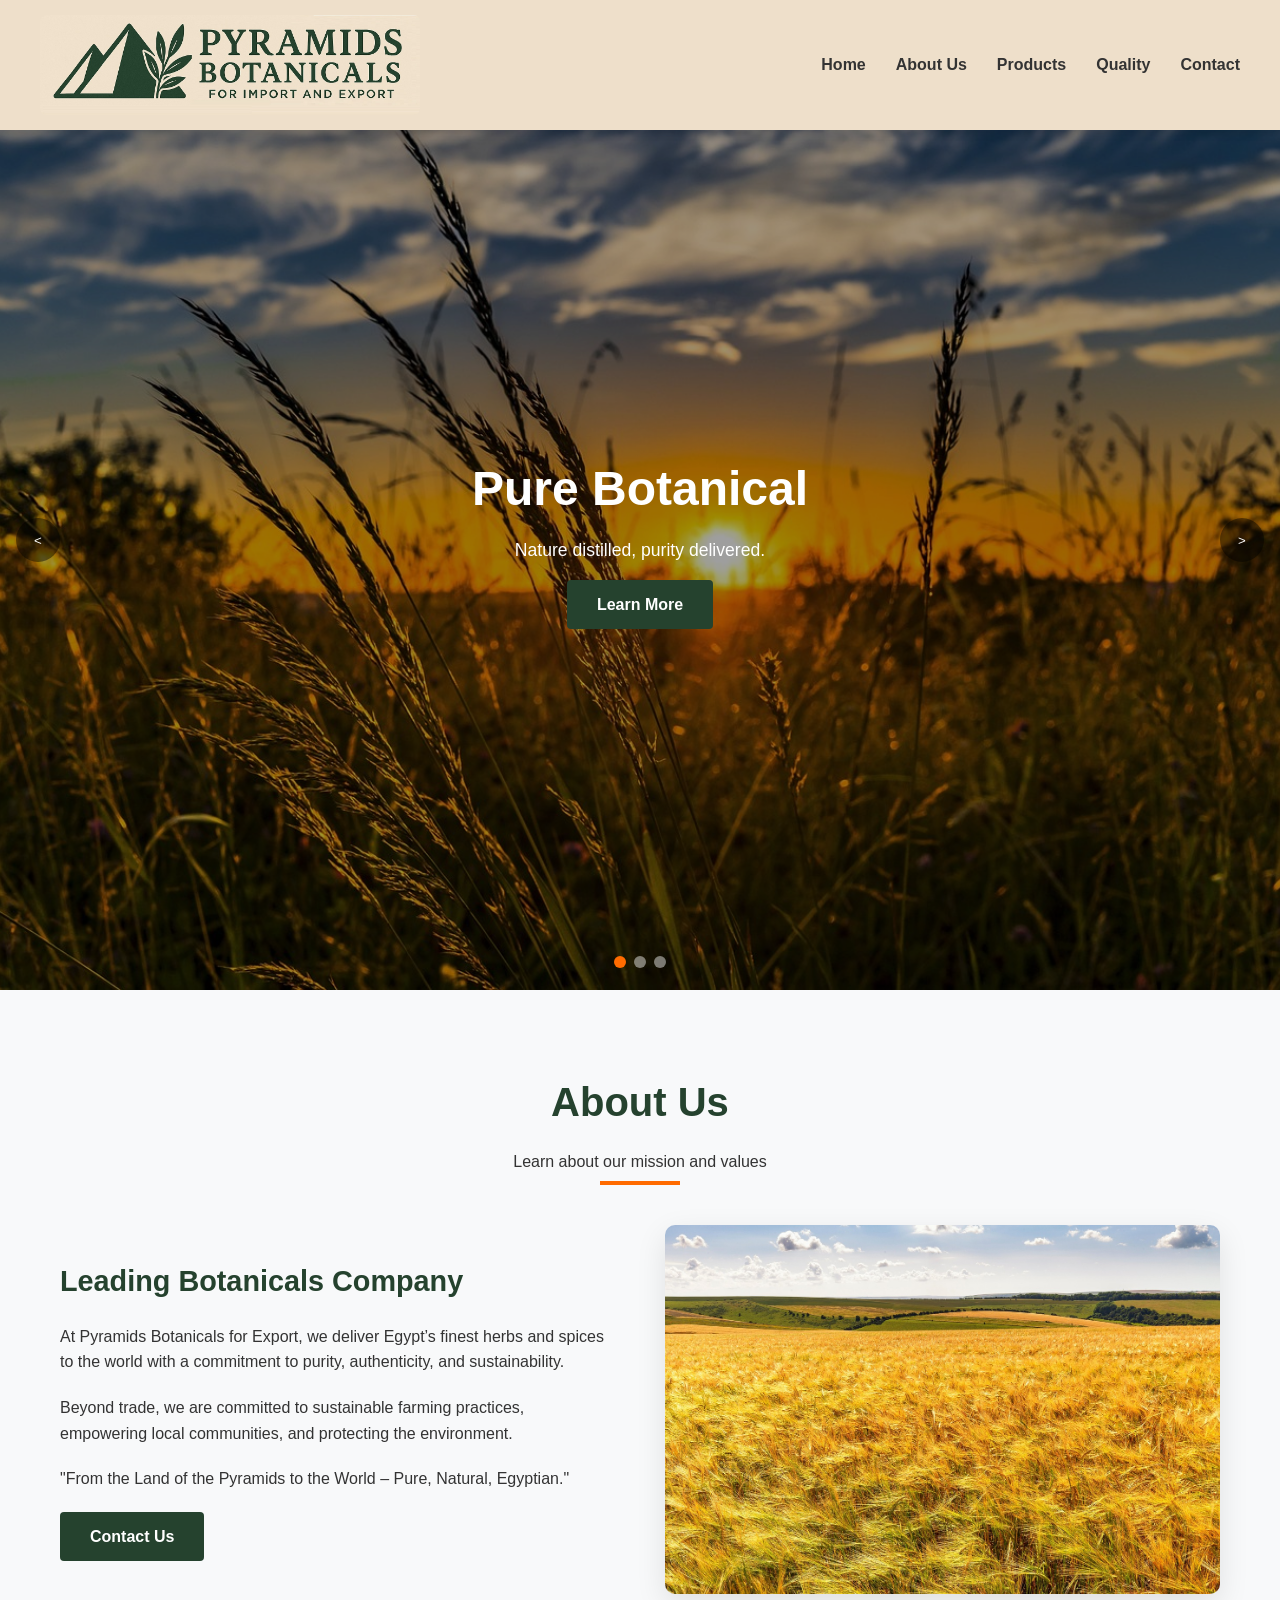
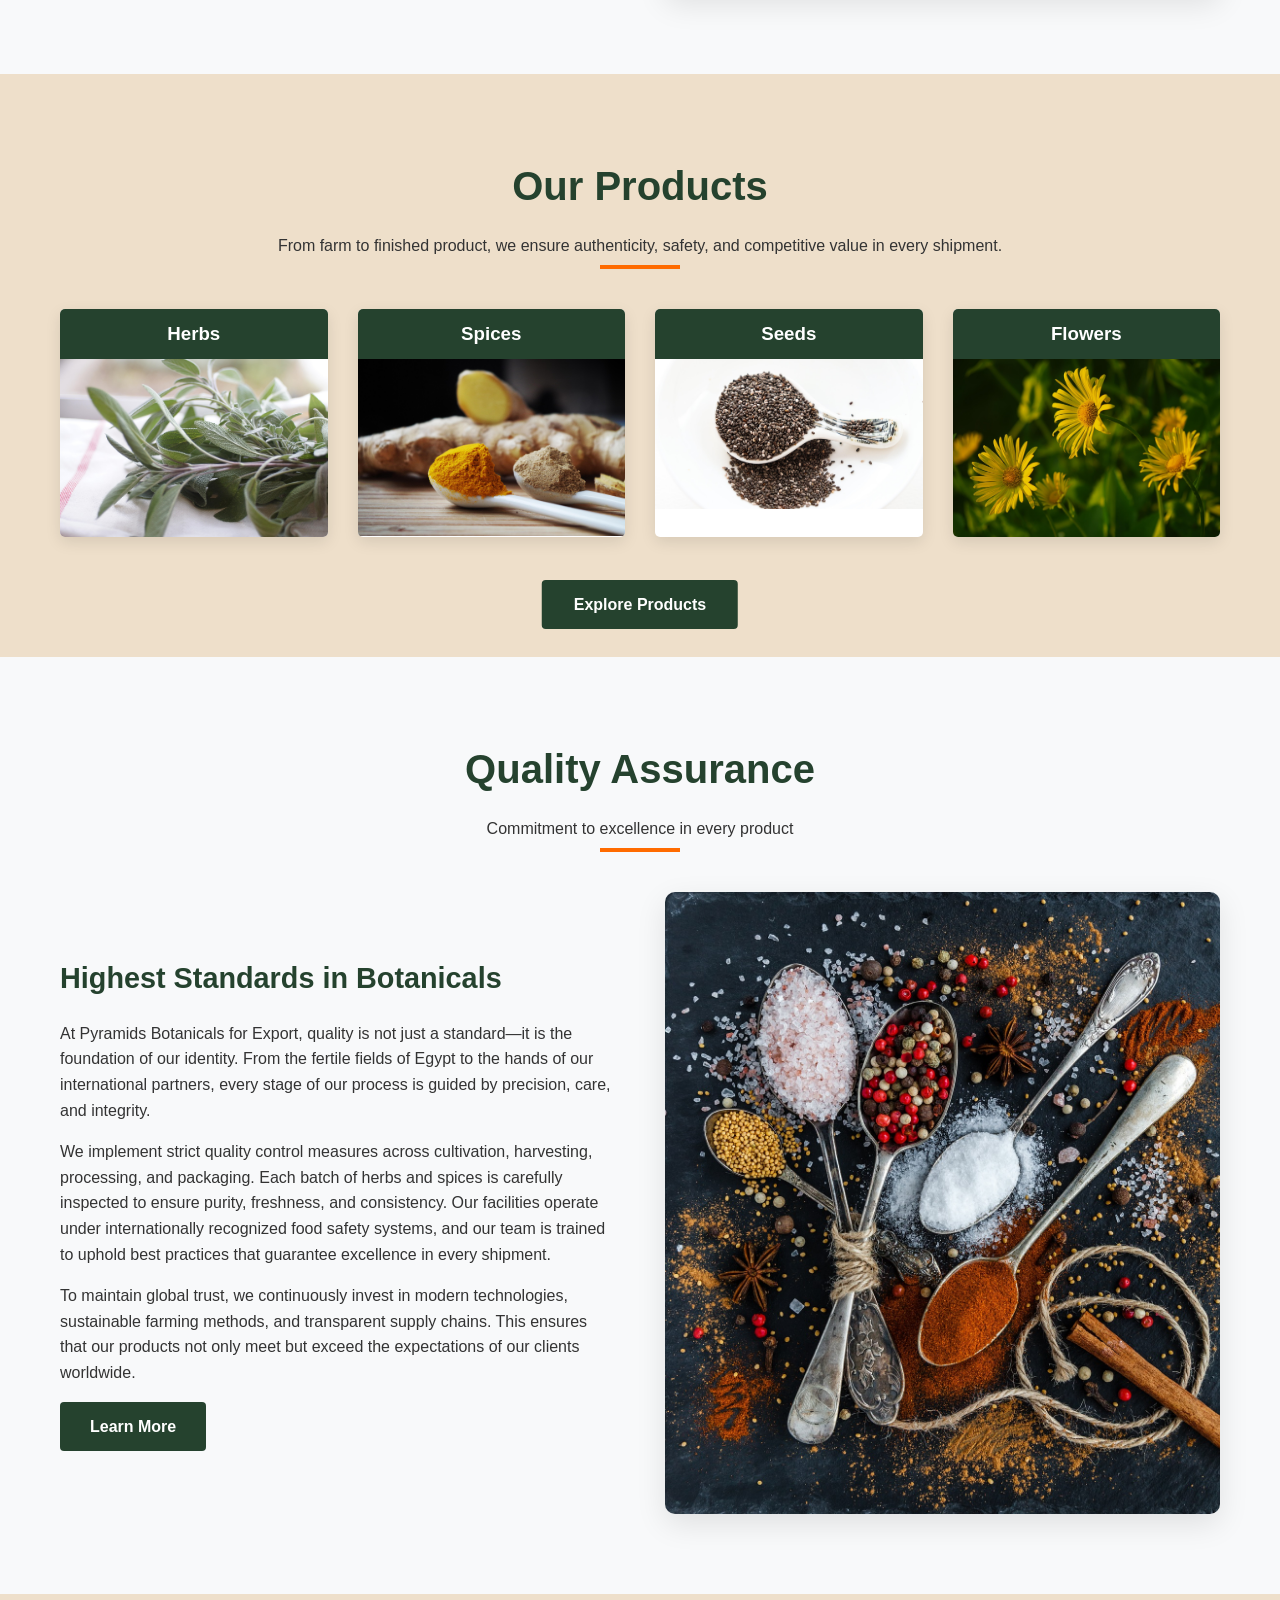
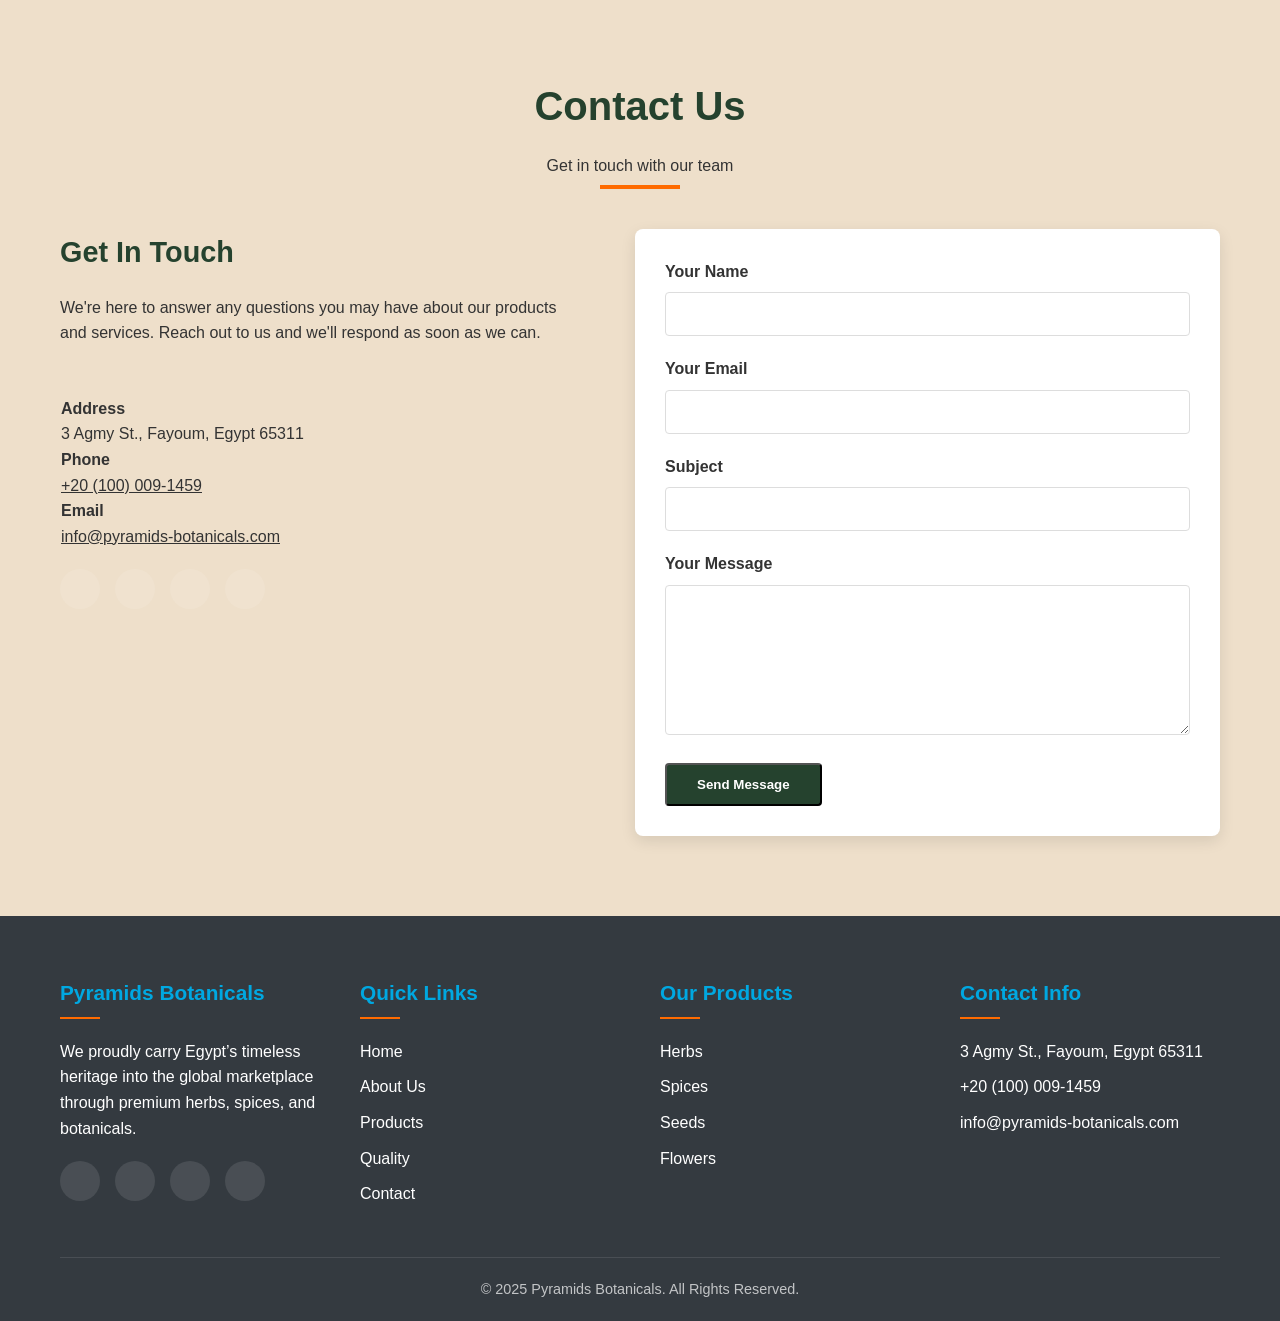
==== commit ede62f82: "14/11/2025 Footer changes" ====
--- a/pyramids/index.html
+++ b/pyramids/index.html
@@ -285,12 +285,10 @@
                 <div class="footer-column">
                     <h3>Our Products</h3>
                     <ul class="footer-links">
-                        <li><a href="#">Cardiovascular</a></li>
-                        <li><a href="#">Antibiotics</a></li>
-                        <li><a href="#">Pain Management</a></li>
-                        <li><a href="#">Vitamins & Supplements</a></li>
-                        <li><a href="#">Diabetes Care</a></li>
-                        <li><a href="#">Respiratory</a></li>
+                        <li><a href="#">Herbs</a></li>
+                        <li><a href="#">Spices</a></li>
+                        <li><a href="#">Seeds</a></li>
+                        <li><a href="#">Flowers</a></li>
                     </ul>
                 </div>
                 
